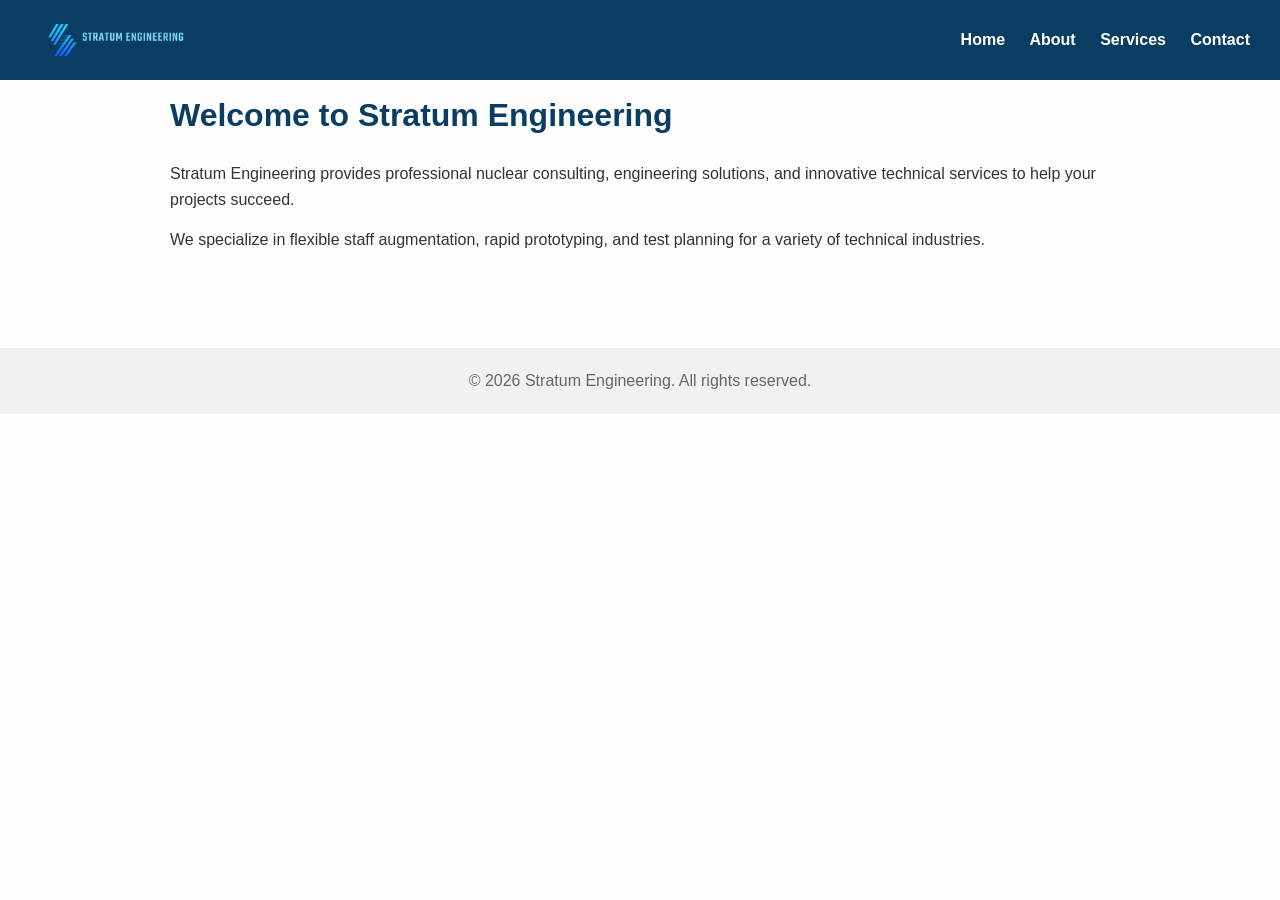
==== index.html @ 68b573bd "Add files via upload" ====
<!DOCTYPE html>
<html lang="en">

<head>
    <meta charset="UTF-8">
    <meta name="viewport" content="width=device-width, initial-scale=1.0">
    <title>Stratum Engineering</title>
    <link rel="stylesheet" href="css/style.css">
</head>

<body>
    <header>
        <img src="images/logo.png" alt="Stratum Engineering Logo">
        <nav>
            <a href="index.html">Home</a>
            <a href="about.html">About</a>
            <a href="services.html">Services</a>
            <a href="contact.html">Contact</a>
        </nav>
    </header>
    <main>
        <h1>Welcome to Stratum Engineering</h1>
        <p>Stratum Engineering provides professional nuclear consulting, engineering solutions, and innovative technical
            services to help your projects succeed.</p>
        <p>We specialize in flexible staff augmentation, rapid prototyping, and test planning for a variety of technical
            industries.</p>
    </main>
    <footer>
        &copy; 2026 Stratum Engineering. All rights reserved.
    </footer>
</body>

</html>
---- css/style.css ----
/* Basic reset */
* {
    margin: 0;
    padding: 0;
    box-sizing: border-box;
}

body {
    font-family: 'Helvetica Neue', Helvetica, Arial, sans-serif;
    line-height: 1.6;
    color: #333;
    background-color: #fefefe;
    padding-top: 60px;
    /* for fixed header */
}

header {
    position: fixed;
    top: 0;
    width: 100%;
    background: #0A3D62;
    color: white;
    padding: 15px 30px;
    display: flex;
    align-items: center;
    justify-content: space-between;
    z-index: 1000;
}

header img {
    height: 50px;
}

nav a {
    color: white;
    text-decoration: none;
    margin-left: 20px;
    font-weight: bold;
}

nav a:hover {
    text-decoration: underline;
}

main {
    max-width: 1000px;
    margin: 0 auto;
    padding: 30px;
}

h1,
h2 {
    margin-bottom: 20px;
    color: #0A3D62;
}

p {
    margin-bottom: 15px;
}

footer {
    text-align: center;
    padding: 20px;
    background: #f1f1f1;
    color: #666;
    margin-top: 50px;
}

.contact-info a {
    color: #0A3D62;
    text-decoration: none;
}

.contact-info a:hover {
    text-decoration: underline;
}
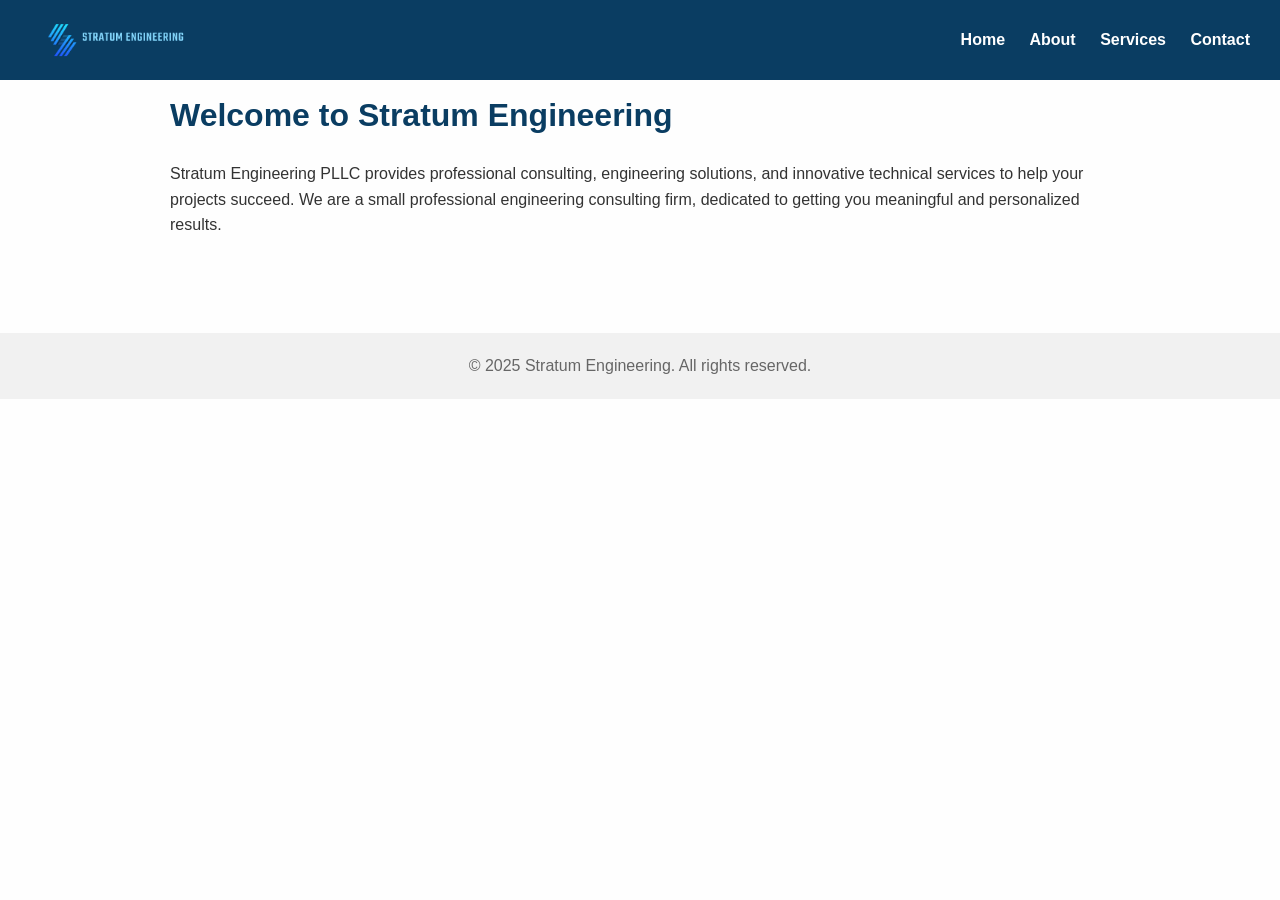
==== commit dd84182b: "Add files via upload" ====
--- a/index.html
+++ b/index.html
@@ -6,6 +6,7 @@
     <meta name="viewport" content="width=device-width, initial-scale=1.0">
     <title>Stratum Engineering</title>
     <link rel="stylesheet" href="css/style.css">
+    <link rel="icon" type="image/png" href="images/favicon.png">
 </head>
 
 <body>
@@ -20,13 +21,12 @@
     </header>
     <main>
         <h1>Welcome to Stratum Engineering</h1>
-        <p>Stratum Engineering provides professional nuclear consulting, engineering solutions, and innovative technical
-            services to help your projects succeed.</p>
-        <p>We specialize in flexible staff augmentation, rapid prototyping, and test planning for a variety of technical
-            industries.</p>
+        <p>Stratum Engineering PLLC provides professional consulting, engineering solutions, and innovative technical
+            services to help your projects succeed. We are a small professional engineering consulting firm, dedicated
+            to getting you meaningful and personalized results.</p>
     </main>
     <footer>
-        &copy; 2026 Stratum Engineering. All rights reserved.
+        &copy; 2025 Stratum Engineering. All rights reserved.
     </footer>
 </body>
 
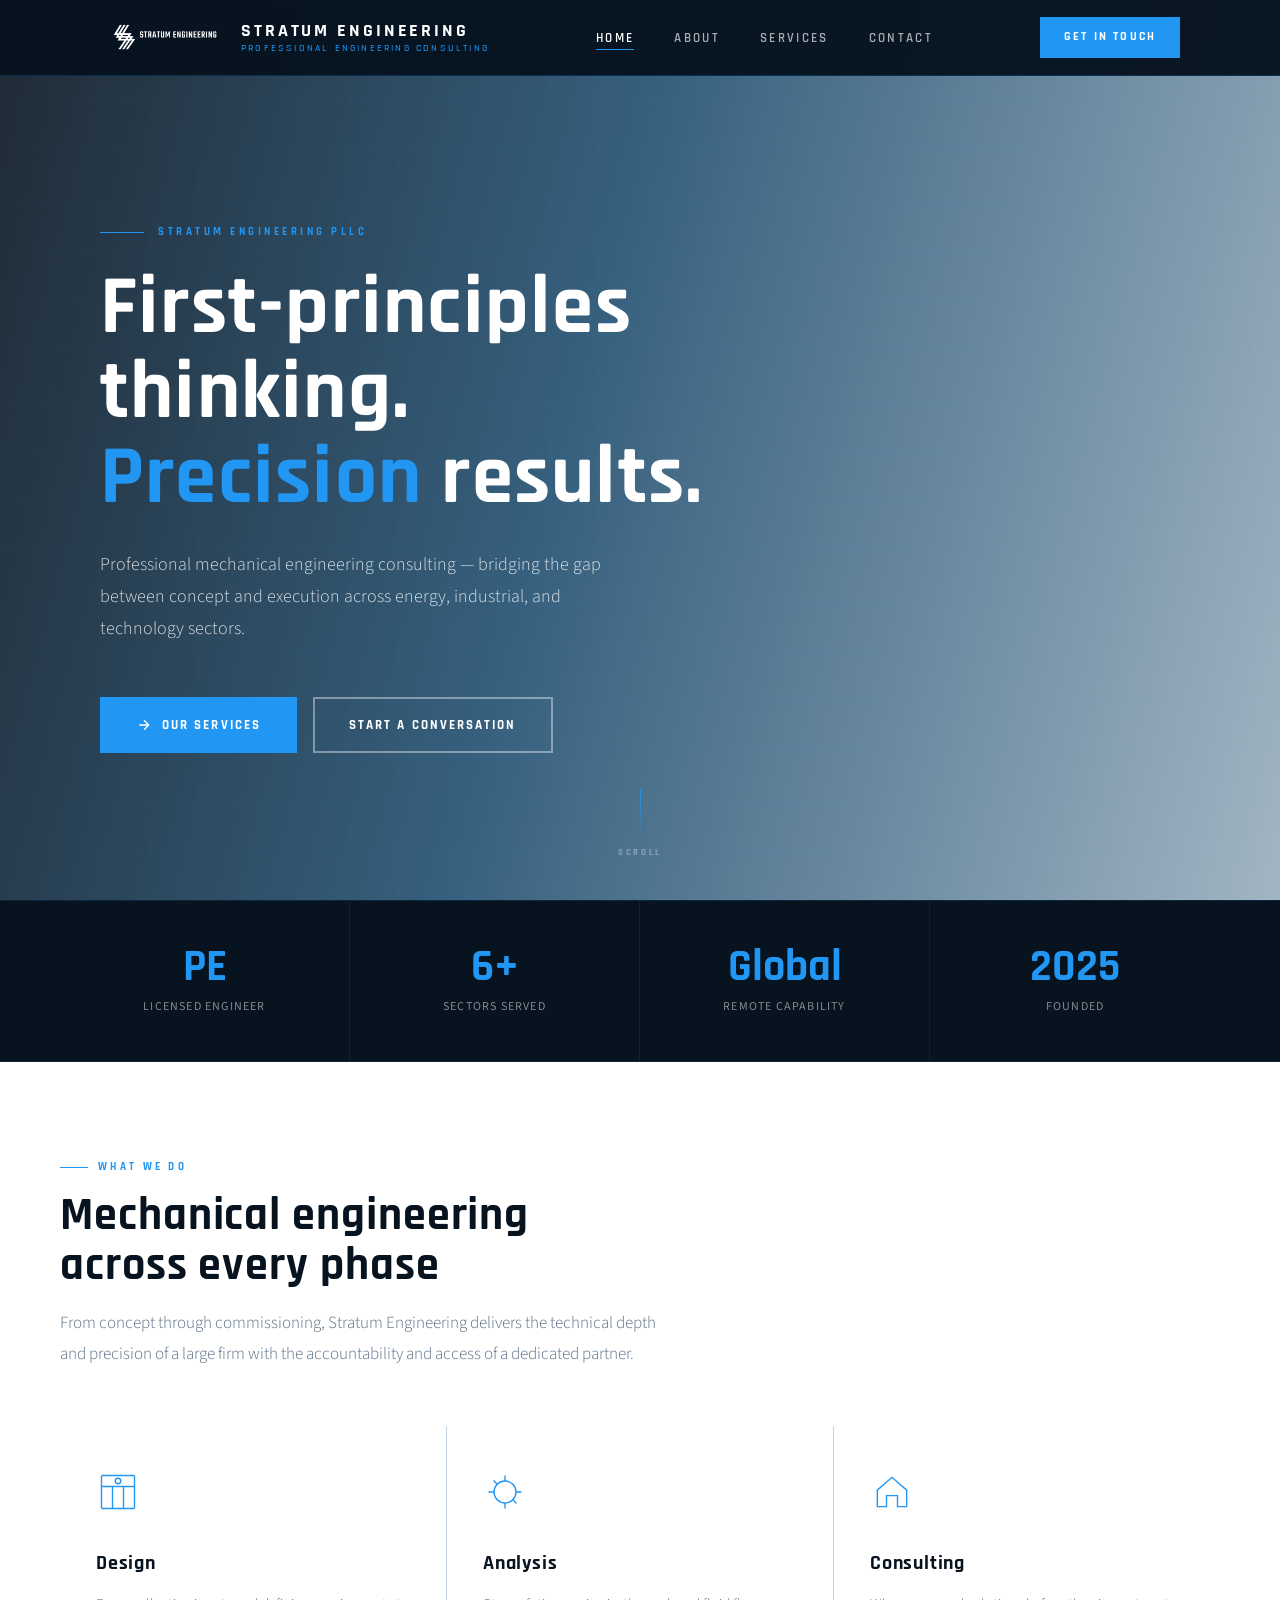
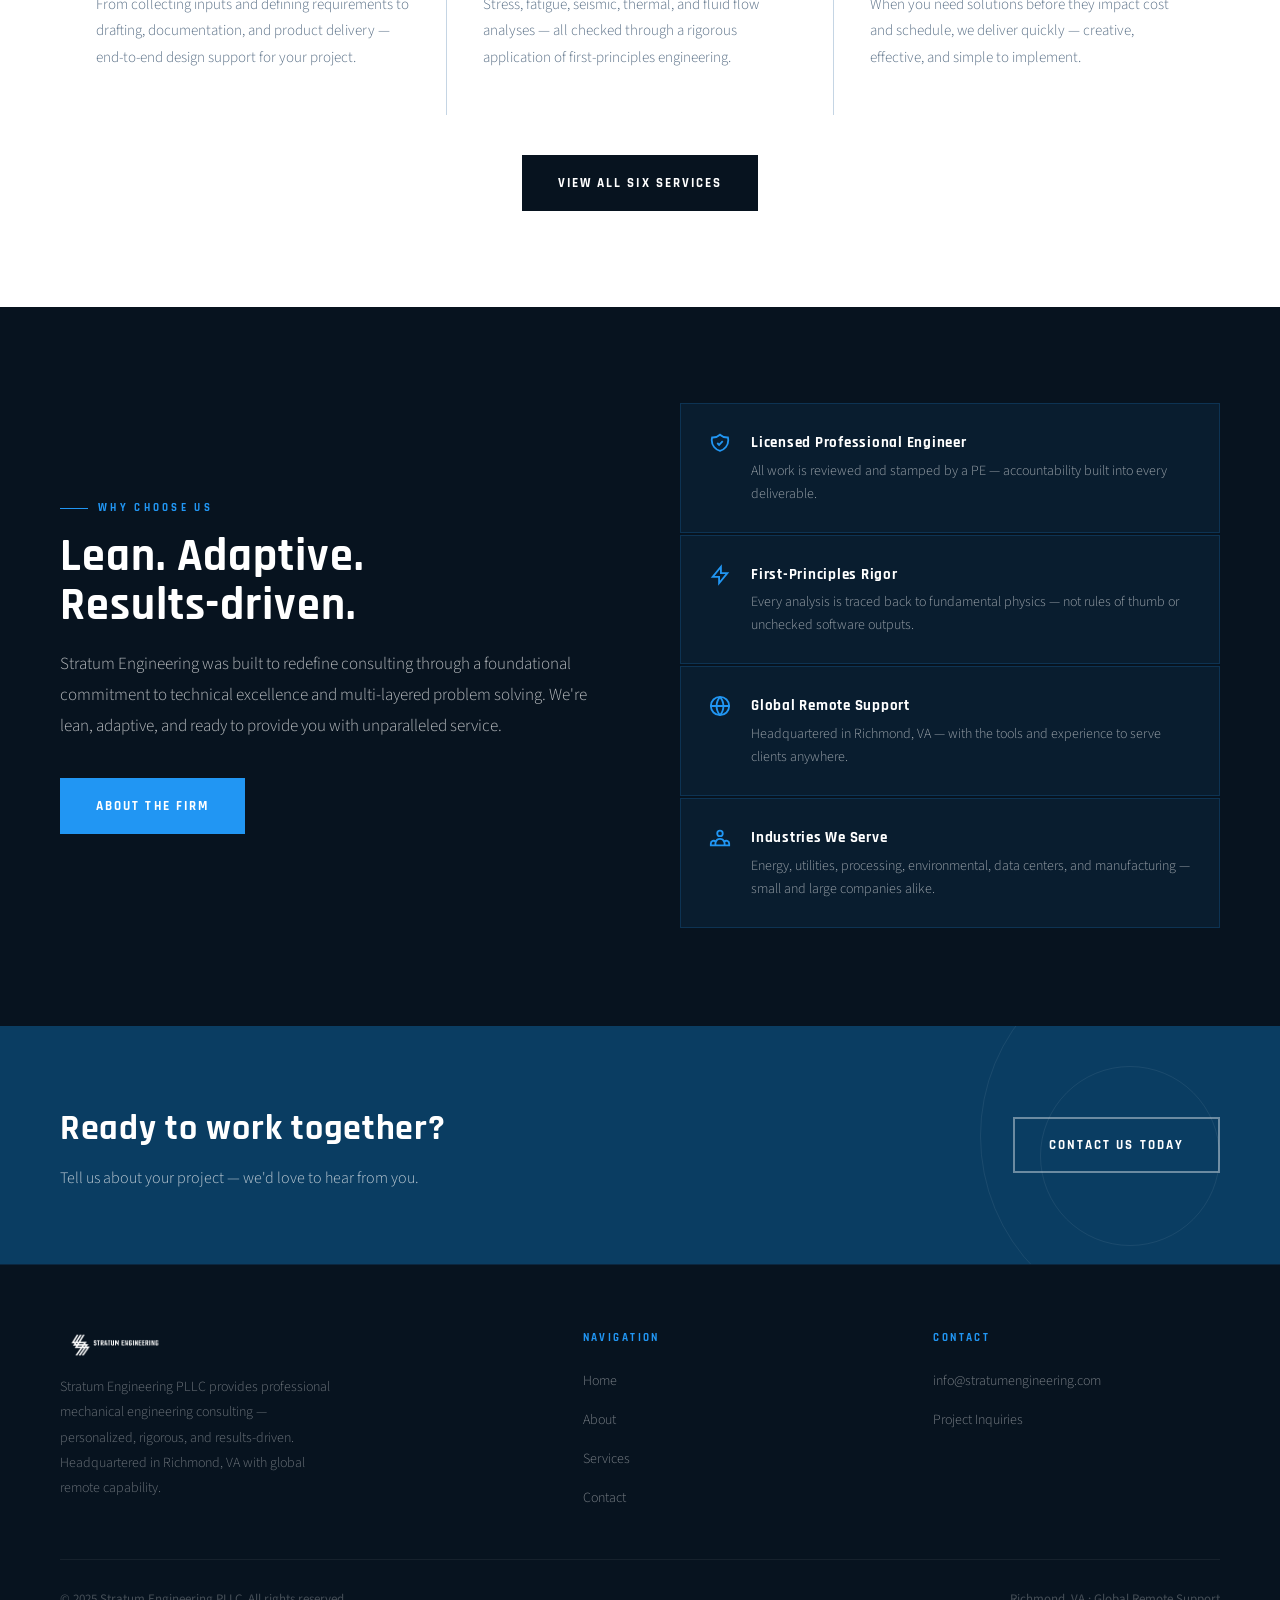
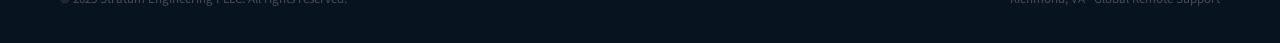
==== commit 11f3636f: "V2 release" ====
--- a/index.html
+++ b/index.html
@@ -1,33 +1,217 @@
-<!DOCTYPE html>
-<html lang="en">
-
-<head>
-    <meta charset="UTF-8">
-    <meta name="viewport" content="width=device-width, initial-scale=1.0">
-    <title>Stratum Engineering</title>
-    <link rel="stylesheet" href="css/style.css">
-    <link rel="icon" type="image/png" href="images/favicon.png">
-</head>
-
-<body>
-    <header>
-        <img src="images/logo.png" alt="Stratum Engineering Logo">
-        <nav>
-            <a href="index.html">Home</a>
-            <a href="about.html">About</a>
-            <a href="services.html">Services</a>
-            <a href="contact.html">Contact</a>
-        </nav>
-    </header>
-    <main>
-        <h1>Welcome to Stratum Engineering</h1>
-        <p>Stratum Engineering PLLC provides professional consulting, engineering solutions, and innovative technical
-            services to help your projects succeed. We are a small professional engineering consulting firm, dedicated
-            to getting you meaningful and personalized results.</p>
-    </main>
-    <footer>
-        &copy; 2025 Stratum Engineering. All rights reserved.
-    </footer>
-</body>
-
-</html>+<!DOCTYPE html>
+<html lang="en">
+<head>
+  <meta charset="UTF-8" />
+  <meta name="viewport" content="width=device-width, initial-scale=1.0" />
+  <title>Stratum Engineering — Mechanical Engineering Consulting</title>
+  <meta name="description" content="Stratum Engineering PLLC — Professional mechanical engineering consulting. First-principles thinking, precision results." />
+  <link rel="icon" type="image/png" href="images/favicon.png" />
+  <link rel="stylesheet" href="css/style.css" />
+</head>
+<body>
+
+  <!-- ── Nav ──────────────────────────────────────────────────── -->
+  <nav class="nav">
+    <div class="nav__inner">
+      <a href="index.html" class="nav__logo">
+        <img src="images/logo.png" alt="Stratum Engineering" class="nav__logo-img" />
+        <div class="nav__logo-wordmark">
+          Stratum Engineering
+          <span>Professional Engineering Consulting</span>
+        </div>
+      </a>
+      <ul class="nav__links">
+        <li><a href="index.html" class="active">Home</a></li>
+        <li><a href="about.html">About</a></li>
+        <li><a href="services.html">Services</a></li>
+        <li><a href="contact.html">Contact</a></li>
+      </ul>
+      <a href="contact.html" class="nav__cta">Get in Touch</a>
+    </div>
+  </nav>
+
+  <!-- ── Hero ─────────────────────────────────────────────────── -->
+  <section class="hero">
+    <div class="hero__bg"></div>
+    <div class="hero__overlay"></div>
+    <div class="hero__inner">
+      <p class="hero__eyebrow">Stratum Engineering PLLC</p>
+      <h1 class="hero__title">
+        First-principles<br>thinking.<br><em>Precision</em> results.
+      </h1>
+      <p class="hero__sub">
+        Professional mechanical engineering consulting — bridging the gap between
+        concept and execution across energy, industrial, and technology sectors.
+      </p>
+      <div class="hero__ctas">
+        <a href="services.html" class="btn btn--primary">
+          <svg width="16" height="16" viewBox="0 0 24 24" fill="none" stroke="currentColor" stroke-width="2"><path d="M5 12h14M12 5l7 7-7 7"/></svg>
+          Our Services
+        </a>
+        <a href="contact.html" class="btn btn--ghost">Start a Conversation</a>
+      </div>
+    </div>
+    <div class="hero__scroll">
+      <div class="hero__scroll-line"></div>
+      <div class="hero__scroll-label">Scroll</div>
+    </div>
+  </section>
+
+  <!-- ── Stats ─────────────────────────────────────────────────── -->
+  <div class="stats">
+    <div class="stats__inner">
+      <div class="stats__item">
+        <div class="stats__num">PE</div>
+        <div class="stats__label">Licensed Engineer</div>
+      </div>
+      <div class="stats__item">
+        <div class="stats__num">6+</div>
+        <div class="stats__label">Sectors Served</div>
+      </div>
+      <div class="stats__item">
+        <div class="stats__num">Global</div>
+        <div class="stats__label">Remote Capability</div>
+      </div>
+      <div class="stats__item">
+        <div class="stats__num">2025</div>
+        <div class="stats__label">Founded</div>
+      </div>
+    </div>
+  </div>
+
+  <!-- ── What We Do ────────────────────────────────────────────── -->
+  <section class="section" style="background:#fff;">
+    <div class="section__inner">
+      <p class="section-label">What We Do</p>
+      <h2 class="section-title">Mechanical engineering<br>across every phase</h2>
+      <p class="section-body" style="margin-bottom:56px;">
+        From concept through commissioning, Stratum Engineering delivers the technical
+        depth and precision of a large firm with the accountability and access of a
+        dedicated partner.
+      </p>
+      <div class="cards cards--3">
+        <div class="card">
+          <svg class="card__icon" viewBox="0 0 48 48" fill="none" stroke="currentColor" stroke-width="1.5">
+            <rect x="6" y="6" width="36" height="36" rx="1"/>
+            <path d="M6 18h36M18 18v24M30 18v24"/>
+            <circle cx="24" cy="12" r="3"/>
+          </svg>
+          <div class="card__title">Design</div>
+          <div class="card__body">From collecting inputs and defining requirements to drafting, documentation, and product delivery — end-to-end design support for your project.</div>
+        </div>
+        <div class="card">
+          <svg class="card__icon" viewBox="0 0 48 48" fill="none" stroke="currentColor" stroke-width="1.5">
+            <circle cx="24" cy="24" r="12"/>
+            <path d="M24 6v6M24 36v6M6 24h6M36 24h6"/>
+            <path d="M11.5 11.5l4.2 4.2M32.3 32.3l4.2 4.2"/>
+          </svg>
+          <div class="card__title">Analysis</div>
+          <div class="card__body">Stress, fatigue, seismic, thermal, and fluid flow analyses — all checked through a rigorous application of first-principles engineering.</div>
+        </div>
+        <div class="card">
+          <svg class="card__icon" viewBox="0 0 48 48" fill="none" stroke="currentColor" stroke-width="1.5">
+            <path d="M8 40V22l16-14 16 14v18H30V28H18v12z"/>
+          </svg>
+          <div class="card__title">Consulting</div>
+          <div class="card__body">When you need solutions before they impact cost and schedule, we deliver quickly — creative, effective, and simple to implement.</div>
+        </div>
+      </div>
+      <div style="margin-top:40px;text-align:center;">
+        <a href="services.html" class="btn btn--dark">View All Six Services</a>
+      </div>
+    </div>
+  </section>
+
+  <!-- ── Why Stratum ────────────────────────────────────────────── -->
+  <section class="section" style="background:var(--navy);">
+    <div class="section__inner">
+      <div style="display:grid;grid-template-columns:1fr 1fr;gap:80px;align-items:center;">
+        <div>
+          <p class="section-label">Why Choose Us</p>
+          <h2 class="section-title section-title--light">Lean. Adaptive.<br>Results-driven.</h2>
+          <p class="section-body section-body--light" style="margin-bottom:36px;">
+            Stratum Engineering was built to redefine consulting through a foundational
+            commitment to technical excellence and multi-layered problem solving.
+            We're lean, adaptive, and ready to provide you with unparalleled service.
+          </p>
+          <a href="about.html" class="btn btn--primary">About the Firm</a>
+        </div>
+        <div>
+          <div class="feature-row">
+            <svg class="feature-row__icon" width="22" height="22" viewBox="0 0 24 24" fill="none" stroke="currentColor" stroke-width="2"><path d="M9 12l2 2 4-4m5.618-4.016A11.955 11.955 0 0112 2.944a11.955 11.955 0 01-8.618 3.04A12.02 12.02 0 003 9c0 5.591 3.824 10.29 9 11.622 5.176-1.332 9-6.03 9-11.622 0-1.042-.133-2.052-.382-3.016z"/></svg>
+            <div>
+              <div class="feature-row__title">Licensed Professional Engineer</div>
+              <div class="feature-row__body">All work is reviewed and stamped by a PE — accountability built into every deliverable.</div>
+            </div>
+          </div>
+          <div class="feature-row">
+            <svg class="feature-row__icon" width="22" height="22" viewBox="0 0 24 24" fill="none" stroke="currentColor" stroke-width="2"><path d="M13 10V3L4 14h7v7l9-11h-7z"/></svg>
+            <div>
+              <div class="feature-row__title">First-Principles Rigor</div>
+              <div class="feature-row__body">Every analysis is traced back to fundamental physics — not rules of thumb or unchecked software outputs.</div>
+            </div>
+          </div>
+          <div class="feature-row">
+            <svg class="feature-row__icon" width="22" height="22" viewBox="0 0 24 24" fill="none" stroke="currentColor" stroke-width="2"><circle cx="12" cy="12" r="10"/><path d="M2 12h20M12 2a15.3 15.3 0 010 20M12 2a15.3 15.3 0 000 20"/></svg>
+            <div>
+              <div class="feature-row__title">Global Remote Support</div>
+              <div class="feature-row__body">Headquartered in Richmond, VA — with the tools and experience to serve clients anywhere.</div>
+            </div>
+          </div>
+          <div class="feature-row">
+            <svg class="feature-row__icon" width="22" height="22" viewBox="0 0 24 24" fill="none" stroke="currentColor" stroke-width="2"><path d="M17 20h5v-2a3 3 0 00-5.356-1.857M17 20H7m10 0v-2c0-.656-.126-1.283-.356-1.857M7 20H2v-2a3 3 0 015.356-1.857M7 20v-2c0-.656.126-1.283.356-1.857m0 0a5.002 5.002 0 019.288 0M15 7a3 3 0 11-6 0 3 3 0 016 0z"/></svg>
+            <div>
+              <div class="feature-row__title">Industries We Serve</div>
+              <div class="feature-row__body">Energy, utilities, processing, environmental, data centers, and manufacturing — small and large companies alike.</div>
+            </div>
+          </div>
+        </div>
+      </div>
+    </div>
+  </section>
+
+  <!-- ── CTA Band ───────────────────────────────────────────────── -->
+  <div class="cta-band">
+    <div class="cta-band__inner">
+      <div>
+        <div class="cta-band__title">Ready to work together?</div>
+        <div class="cta-band__sub">Tell us about your project — we'd love to hear from you.</div>
+      </div>
+      <a href="contact.html" class="btn btn--ghost">Contact Us Today</a>
+    </div>
+  </div>
+
+  <!-- ── Footer ─────────────────────────────────────────────────── -->
+  <footer class="footer">
+    <div class="footer__inner">
+      <div class="footer__grid">
+        <div>
+          <img src="images/logo.png" alt="Stratum Engineering" class="footer__logo-img" />
+          <div class="footer__desc">Stratum Engineering PLLC provides professional mechanical engineering consulting — personalized, rigorous, and results-driven. Headquartered in Richmond, VA with global remote capability.</div>
+        </div>
+        <div>
+          <div class="footer__heading">Navigation</div>
+          <ul class="footer__links">
+            <li><a href="index.html">Home</a></li>
+            <li><a href="about.html">About</a></li>
+            <li><a href="services.html">Services</a></li>
+            <li><a href="contact.html">Contact</a></li>
+          </ul>
+        </div>
+        <div>
+          <div class="footer__heading">Contact</div>
+          <ul class="footer__links">
+            <li><a href="mailto:info@stratumengineering.com">info@stratumengineering.com</a></li>
+            <li><a href="contact.html">Project Inquiries</a></li>
+          </ul>
+        </div>
+      </div>
+      <div class="footer__bottom">
+        <span>© 2025 Stratum Engineering PLLC. All rights reserved.</span>
+        <span>Richmond, VA · Global Remote Support</span>
+      </div>
+    </div>
+  </footer>
+
+</body>
+</html>
--- a/css/style.css
+++ b/css/style.css
@@ -1,76 +1,423 @@
-/* Basic reset */
-* {
-    margin: 0;
-    padding: 0;
-    box-sizing: border-box;
-}
-
-body {
-    font-family: 'Helvetica Neue', Helvetica, Arial, sans-serif;
-    line-height: 1.6;
-    color: #333;
-    background-color: #fefefe;
-    padding-top: 60px;
-    /* for fixed header */
-}
-
-header {
-    position: fixed;
-    top: 0;
-    width: 100%;
-    background: #0A3D62;
-    color: white;
-    padding: 15px 30px;
-    display: flex;
-    align-items: center;
-    justify-content: space-between;
-    z-index: 1000;
-}
-
-header img {
-    height: 50px;
-}
-
-nav a {
-    color: white;
-    text-decoration: none;
-    margin-left: 20px;
-    font-weight: bold;
-}
-
-nav a:hover {
-    text-decoration: underline;
-}
-
-main {
-    max-width: 1000px;
-    margin: 0 auto;
-    padding: 30px;
-}
-
-h1,
-h2 {
-    margin-bottom: 20px;
-    color: #0A3D62;
-}
-
-p {
-    margin-bottom: 15px;
-}
-
-footer {
-    text-align: center;
-    padding: 20px;
-    background: #f1f1f1;
-    color: #666;
-    margin-top: 50px;
-}
-
-.contact-info a {
-    color: #0A3D62;
-    text-decoration: none;
-}
-
-.contact-info a:hover {
-    text-decoration: underline;
-}+@import url('https://fonts.googleapis.com/css2?family=Rajdhani:wght@400;500;600;700&family=Source+Sans+3:ital,wght@0,300;0,400;0,600;1,300&display=swap');
+
+/* ─── Variables ─────────────────────────────────────────────── */
+:root {
+  --navy:      #07131f;
+  --blue:      #0a3d62;
+  --sky:       #2196f3;
+  --ice:       #e8f4fd;
+  --steel:     #5a7087;
+  --silver:    #c5d5e4;
+  --offwhite:  #f4f7fb;
+  --white:     #ffffff;
+
+  --heading: 'Rajdhani', sans-serif;
+  --body:    'Source Sans 3', sans-serif;
+
+  --max-w: 1160px;
+  --nav-h: 76px;
+}
+
+/* ─── Reset ──────────────────────────────────────────────────── */
+*, *::before, *::after { box-sizing: border-box; margin: 0; padding: 0; }
+html { scroll-behavior: smooth; }
+body {
+  font-family: var(--body);
+  font-size: 17px;
+  line-height: 1.7;
+  color: var(--navy);
+  background: var(--white);
+  -webkit-font-smoothing: antialiased;
+}
+img { display: block; max-width: 100%; }
+a { color: inherit; text-decoration: none; }
+
+/* ─── NAV ────────────────────────────────────────────────────── */
+.nav {
+  position: fixed;
+  top: 0; left: 0; right: 0;
+  height: var(--nav-h);
+  background: rgba(7, 19, 31, 0.97);
+  backdrop-filter: blur(12px);
+  border-bottom: 1px solid rgba(33, 150, 243, 0.2);
+  display: flex;
+  align-items: center;
+  z-index: 200;
+}
+.nav__inner {
+  max-width: var(--max-w);
+  margin: 0 auto;
+  padding: 0 40px;
+  width: 100%;
+  display: flex;
+  align-items: center;
+  justify-content: space-between;
+}
+.nav__logo {
+  display: flex;
+  align-items: center;
+  gap: 14px;
+  text-decoration: none;
+}
+.nav__logo-img {
+  height: 38px;
+  width: auto;
+  display: block;
+  filter: brightness(0) invert(1);
+}
+.nav__logo-wordmark {
+  font-family: var(--heading);
+  font-size: 18px;
+  font-weight: 700;
+  letter-spacing: 0.16em;
+  text-transform: uppercase;
+  color: #fff;
+  line-height: 1;
+}
+.nav__logo-wordmark span {
+  display: block;
+  font-size: 10px;
+  font-weight: 500;
+  letter-spacing: 0.22em;
+  color: var(--sky);
+  margin-top: 3px;
+}
+.nav__links {
+  display: flex;
+  align-items: center;
+  gap: 40px;
+  list-style: none;
+}
+.nav__links a {
+  font-family: var(--heading);
+  font-size: 13px;
+  font-weight: 600;
+  letter-spacing: 0.18em;
+  text-transform: uppercase;
+  color: rgba(255,255,255,0.65);
+  transition: color 0.2s;
+  position: relative;
+  padding-bottom: 4px;
+}
+.nav__links a::after {
+  content: '';
+  position: absolute;
+  bottom: 0; left: 0;
+  height: 1px;
+  width: 0;
+  background: var(--sky);
+  transition: width 0.25s ease;
+}
+.nav__links a:hover,
+.nav__links a.active { color: #fff; }
+.nav__links a:hover::after,
+.nav__links a.active::after { width: 100%; }
+.nav__cta {
+  font-family: var(--heading);
+  font-size: 12px;
+  font-weight: 700;
+  letter-spacing: 0.18em;
+  text-transform: uppercase;
+  padding: 10px 24px;
+  background: var(--sky);
+  color: #fff;
+  transition: background 0.2s, transform 0.15s;
+  display: inline-block;
+}
+.nav__cta:hover { background: #1976d2; transform: translateY(-1px); }
+
+/* ─── HERO ───────────────────────────────────────────────────── */
+.hero {
+  position: relative;
+  min-height: 100vh;
+  display: flex;
+  align-items: center;
+  overflow: hidden;
+  padding-top: var(--nav-h);
+}
+.hero__bg {
+  position: absolute;
+  inset: 0;
+  background: url('images/landing-image.jpg') center/cover no-repeat;
+  transform: scale(1.04);
+  animation: heroZoom 14s ease-out forwards;
+}
+@keyframes heroZoom {
+  from { transform: scale(1.04); }
+  to   { transform: scale(1.0); }
+}
+.hero__overlay {
+  position: absolute;
+  inset: 0;
+  background: linear-gradient(
+    105deg,
+    rgba(7,19,31,0.90) 0%,
+    rgba(10,61,98,0.82) 45%,
+    rgba(10,61,98,0.58) 75%,
+    rgba(10,61,98,0.38) 100%
+  );
+}
+.hero__overlay::after {
+  content: '';
+  position: absolute;
+  inset: 0;
+  background-image:
+    repeating-linear-gradient(0deg, transparent, transparent 49px, rgba(33,150,243,0.055) 50px),
+    repeating-linear-gradient(90deg, transparent, transparent 49px, rgba(33,150,243,0.055) 50px);
+}
+.hero__inner {
+  position: relative;
+  z-index: 2;
+  max-width: var(--max-w);
+  margin: 0 auto;
+  padding: 0 40px;
+  width: 100%;
+}
+.hero__eyebrow {
+  font-family: var(--heading);
+  font-size: 11px;
+  font-weight: 700;
+  letter-spacing: 0.32em;
+  text-transform: uppercase;
+  color: var(--sky);
+  display: flex;
+  align-items: center;
+  gap: 14px;
+  margin-bottom: 24px;
+  opacity: 0;
+  animation: fadeUp 0.7s 0.3s forwards;
+}
+.hero__eyebrow::before {
+  content: '';
+  display: block;
+  width: 44px;
+  height: 1px;
+  background: var(--sky);
+}
+.hero__title {
+  font-family: var(--heading);
+  font-size: clamp(44px, 6.5vw, 86px);
+  font-weight: 700;
+  line-height: 1.02;
+  color: #fff;
+  letter-spacing: 0.015em;
+  max-width: 700px;
+  margin-bottom: 28px;
+  opacity: 0;
+  animation: fadeUp 0.7s 0.5s forwards;
+}
+.hero__title em { font-style: normal; color: var(--sky); }
+.hero__sub {
+  font-size: 18px;
+  font-weight: 300;
+  color: rgba(255,255,255,0.82);
+  max-width: 520px;
+  line-height: 1.78;
+  margin-bottom: 52px;
+  opacity: 0;
+  animation: fadeUp 0.7s 0.7s forwards;
+}
+.hero__ctas {
+  display: flex;
+  gap: 16px;
+  flex-wrap: wrap;
+  opacity: 0;
+  animation: fadeUp 0.7s 0.9s forwards;
+}
+.hero__scroll {
+  position: absolute;
+  bottom: 40px;
+  left: 50%;
+  transform: translateX(-50%);
+  z-index: 2;
+  display: flex;
+  flex-direction: column;
+  align-items: center;
+  gap: 8px;
+  opacity: 0;
+  animation: fadeIn 1s 2s forwards;
+}
+.hero__scroll-line {
+  width: 1px;
+  height: 48px;
+  background: linear-gradient(to bottom, var(--sky), transparent);
+  animation: scrollPulse 2s ease-in-out infinite;
+}
+@keyframes scrollPulse {
+  0%, 100% { opacity: 0.4; }
+  50% { opacity: 1; }
+}
+.hero__scroll-label {
+  font-family: var(--heading);
+  font-size: 9px;
+  font-weight: 700;
+  letter-spacing: 0.3em;
+  text-transform: uppercase;
+  color: rgba(255,255,255,0.35);
+}
+
+/* ─── Buttons ────────────────────────────────────────────────── */
+.btn {
+  display: inline-flex;
+  align-items: center;
+  gap: 10px;
+  font-family: var(--heading);
+  font-size: 13px;
+  font-weight: 700;
+  letter-spacing: 0.16em;
+  text-transform: uppercase;
+  padding: 15px 34px;
+  border: 2px solid transparent;
+  cursor: pointer;
+  transition: all 0.22s;
+}
+.btn--primary { background: var(--sky); color: #fff; border-color: var(--sky); }
+.btn--primary:hover { background: #1976d2; border-color: #1976d2; transform: translateY(-2px); box-shadow: 0 8px 28px rgba(33,150,243,0.32); }
+.btn--ghost { background: transparent; color: #fff; border-color: rgba(255,255,255,0.4); }
+.btn--ghost:hover { border-color: #fff; background: rgba(255,255,255,0.09); transform: translateY(-2px); }
+.btn--outline { background: transparent; color: var(--blue); border-color: var(--blue); }
+.btn--outline:hover { background: var(--blue); color: #fff; transform: translateY(-2px); }
+.btn--dark { background: var(--navy); color: #fff; border-color: var(--navy); }
+.btn--dark:hover { background: var(--blue); border-color: var(--blue); transform: translateY(-2px); }
+
+/* ─── Stats bar ──────────────────────────────────────────────── */
+.stats { background: var(--navy); padding: 0 40px; border-top: 1px solid rgba(33,150,243,0.15); border-bottom: 1px solid rgba(33,150,243,0.15); }
+.stats__inner { max-width: var(--max-w); margin: 0 auto; display: grid; grid-template-columns: repeat(4, 1fr); }
+.stats__item { padding: 44px 20px; border-right: 1px solid rgba(33,150,243,0.12); text-align: center; }
+.stats__item:last-child { border-right: none; }
+.stats__num { font-family: var(--heading); font-size: 44px; font-weight: 700; color: var(--sky); line-height: 1; margin-bottom: 8px; }
+.stats__label { font-size: 12px; font-weight: 400; letter-spacing: 0.1em; color: rgba(255,255,255,0.5); text-transform: uppercase; }
+
+/* ─── Sections ───────────────────────────────────────────────── */
+.section { padding: 96px 40px; }
+.section__inner { max-width: var(--max-w); margin: 0 auto; }
+.section-label {
+  font-family: var(--heading); font-size: 11px; font-weight: 700;
+  letter-spacing: 0.3em; text-transform: uppercase; color: var(--sky);
+  display: flex; align-items: center; gap: 10px; margin-bottom: 14px;
+}
+.section-label::before { content: ''; display: block; width: 28px; height: 1px; background: var(--sky); }
+.section-title { font-family: var(--heading); font-size: clamp(28px, 4vw, 46px); font-weight: 700; letter-spacing: 0.02em; line-height: 1.08; color: var(--navy); margin-bottom: 18px; }
+.section-title--light { color: #fff; }
+.section-body { font-size: 17px; font-weight: 300; color: var(--steel); max-width: 600px; line-height: 1.82; }
+.section-body--light { color: rgba(255,255,255,0.7); }
+
+/* ─── Cards ──────────────────────────────────────────────────── */
+.cards { display: grid; gap: 1px; background: var(--silver); }
+.cards--3 { grid-template-columns: repeat(3, 1fr); }
+.cards--2 { grid-template-columns: repeat(2, 1fr); }
+.card { background: #fff; padding: 44px 36px; position: relative; overflow: hidden; transition: background 0.25s; }
+.card::before { content: ''; position: absolute; top: 0; left: 0; width: 3px; height: 0; background: var(--sky); transition: height 0.35s; }
+.card:hover { background: var(--ice); }
+.card:hover::before { height: 100%; }
+.card__icon { width: 44px; height: 44px; margin-bottom: 22px; color: var(--sky); }
+.card__title { font-family: var(--heading); font-size: 20px; font-weight: 700; letter-spacing: 0.04em; color: var(--navy); margin-bottom: 12px; }
+.card__body { font-size: 15px; font-weight: 300; color: var(--steel); line-height: 1.75; }
+
+/* ─── CTA Band ───────────────────────────────────────────────── */
+.cta-band { background: var(--blue); padding: 72px 40px; position: relative; overflow: hidden; }
+.cta-band::before { content: ''; position: absolute; right: -80px; top: -80px; width: 380px; height: 380px; border: 1px solid rgba(255,255,255,0.07); border-radius: 50%; }
+.cta-band::after { content: ''; position: absolute; right: 60px; top: 40px; width: 180px; height: 180px; border: 1px solid rgba(255,255,255,0.07); border-radius: 50%; }
+.cta-band__inner { max-width: var(--max-w); margin: 0 auto; position: relative; z-index: 1; display: flex; align-items: center; justify-content: space-between; gap: 40px; flex-wrap: wrap; }
+.cta-band__title { font-family: var(--heading); font-size: clamp(22px, 3vw, 36px); font-weight: 700; color: #fff; letter-spacing: 0.02em; margin-bottom: 6px; }
+.cta-band__sub { font-size: 16px; font-weight: 300; color: rgba(255,255,255,0.72); }
+
+/* ─── Feature rows (dark bg) ─────────────────────────────────── */
+.feature-row { display: flex; gap: 20px; align-items: flex-start; padding: 26px 28px; background: rgba(33,150,243,0.07); border: 1px solid rgba(33,150,243,0.18); margin-bottom: 2px; transition: background 0.2s; }
+.feature-row:hover { background: rgba(33,150,243,0.13); }
+.feature-row__icon { flex-shrink: 0; color: var(--sky); margin-top: 2px; }
+.feature-row__title { font-family: var(--heading); font-size: 15px; font-weight: 700; letter-spacing: 0.05em; color: #fff; margin-bottom: 4px; }
+.feature-row__body { font-size: 14px; font-weight: 300; color: rgba(255,255,255,0.58); line-height: 1.65; }
+
+/* ─── Page Header ────────────────────────────────────────────── */
+.page-header {
+  padding: calc(var(--nav-h) + 80px) 40px 80px;
+  background: linear-gradient(105deg, rgba(7,19,31,0.90) 0%, rgba(10,61,98,0.82) 55%, rgba(10,61,98,0.60) 100%), url('images/landing-image.jpg') center/cover no-repeat;
+  position: relative; overflow: hidden;
+}
+.page-header::before {
+  content: ''; position: absolute; inset: 0;
+  background-image: repeating-linear-gradient(0deg, transparent, transparent 39px, rgba(33,150,243,0.05) 40px), repeating-linear-gradient(90deg, transparent, transparent 39px, rgba(33,150,243,0.05) 40px);
+}
+.page-header__inner { max-width: var(--max-w); margin: 0 auto; position: relative; z-index: 1; }
+.page-header__eyebrow { font-family: var(--heading); font-size: 11px; font-weight: 700; letter-spacing: 0.3em; text-transform: uppercase; color: var(--sky); display: flex; align-items: center; gap: 10px; margin-bottom: 14px; }
+.page-header__eyebrow::before { content: ''; display: block; width: 28px; height: 1px; background: var(--sky); }
+.page-header__title { font-family: var(--heading); font-size: clamp(36px, 5.5vw, 64px); font-weight: 700; letter-spacing: 0.02em; color: #fff; line-height: 1.05; }
+
+/* ─── About ──────────────────────────────────────────────────── */
+.about-grid { display: grid; grid-template-columns: 1fr 1fr; gap: 80px; align-items: start; }
+.value-list { border: 1px solid var(--silver); }
+.value-item { padding: 22px 26px; border-bottom: 1px solid var(--silver); display: flex; gap: 16px; align-items: flex-start; transition: background 0.2s; }
+.value-item:last-child { border-bottom: none; }
+.value-item:hover { background: var(--ice); }
+.value-item__icon { flex-shrink: 0; width: 32px; height: 32px; background: var(--ice); border: 1px solid var(--silver); display: grid; place-items: center; color: var(--sky); }
+.value-item__title { font-family: var(--heading); font-size: 16px; font-weight: 700; letter-spacing: 0.04em; color: var(--navy); margin-bottom: 3px; }
+.value-item__body { font-size: 14px; font-weight: 300; color: var(--steel); line-height: 1.65; }
+.leadership-card { display: flex; gap: 48px; align-items: flex-start; padding: 52px 52px; background: #fff; border: 1px solid var(--silver); box-shadow: 0 4px 40px rgba(10,61,98,0.07); }
+.leadership-card__photo { flex-shrink: 0; width: 190px; height: 190px; object-fit: cover; object-position: center top; border: 3px solid var(--sky); }
+.leadership-card__name { font-family: var(--heading); font-size: 26px; font-weight: 700; letter-spacing: 0.04em; color: var(--navy); margin-bottom: 4px; }
+.leadership-card__role { font-family: var(--heading); font-size: 11px; font-weight: 600; letter-spacing: 0.22em; text-transform: uppercase; color: var(--sky); margin-bottom: 22px; }
+.leadership-card__bio { font-size: 16px; font-weight: 300; color: var(--steel); line-height: 1.82; }
+
+/* ─── Services ───────────────────────────────────────────────── */
+.service-block { display: grid; grid-template-columns: 280px 1fr; border: 1px solid var(--silver); margin-bottom: 2px; transition: box-shadow 0.25s; background: #fff; }
+.service-block:hover { box-shadow: 0 4px 36px rgba(10,61,98,0.1); }
+.service-block__accent { background: var(--blue); display: flex; align-items: center; justify-content: center; padding: 40px; min-height: 200px; }
+.service-block--flip .service-block__accent { background: var(--navy); }
+.service-block__content { padding: 40px 44px; display: flex; flex-direction: column; justify-content: center; }
+.service-block__num { font-family: var(--heading); font-size: 11px; font-weight: 700; letter-spacing: 0.26em; text-transform: uppercase; color: var(--sky); margin-bottom: 10px; }
+.service-block__title { font-family: var(--heading); font-size: 23px; font-weight: 700; letter-spacing: 0.03em; color: var(--navy); margin-bottom: 12px; }
+.service-block__body { font-size: 15px; font-weight: 300; color: var(--steel); line-height: 1.82; }
+.service-block--flip { direction: rtl; }
+.service-block--flip > * { direction: ltr; }
+.svc-icon { width: 72px; height: 72px; border: 1px solid rgba(33,150,243,0.35); border-radius: 50%; display: flex; align-items: center; justify-content: center; color: var(--sky); }
+
+/* ─── Contact ────────────────────────────────────────────────── */
+.contact-layout { display: grid; grid-template-columns: 1fr 1.6fr; gap: 80px; align-items: start; }
+.contact-info-item { display: flex; gap: 16px; align-items: flex-start; margin-bottom: 28px; }
+.contact-info-item__icon { flex-shrink: 0; width: 42px; height: 42px; border: 1px solid var(--silver); background: var(--ice); display: grid; place-items: center; color: var(--sky); }
+.contact-info-item__label { font-family: var(--heading); font-size: 10px; font-weight: 700; letter-spacing: 0.22em; text-transform: uppercase; color: var(--sky); margin-bottom: 4px; }
+.contact-info-item__value { font-size: 16px; font-weight: 300; color: var(--navy); line-height: 1.6; }
+
+/* ─── Form ───────────────────────────────────────────────────── */
+.form { display: flex; flex-direction: column; gap: 20px; }
+.form-row { display: grid; grid-template-columns: 1fr 1fr; gap: 20px; }
+.form-group { display: flex; flex-direction: column; gap: 7px; }
+.form-group label { font-family: var(--heading); font-size: 11px; font-weight: 700; letter-spacing: 0.18em; text-transform: uppercase; color: var(--navy); }
+.form-group input, .form-group select, .form-group textarea { font-family: var(--body); font-size: 16px; font-weight: 300; padding: 13px 16px; border: 1px solid var(--silver); background: var(--offwhite); color: var(--navy); outline: none; transition: border-color 0.2s, box-shadow 0.2s, background 0.2s; -webkit-appearance: none; border-radius: 0; }
+.form-group input:focus, .form-group select:focus, .form-group textarea:focus { border-color: var(--sky); background: #fff; box-shadow: 0 0 0 3px rgba(33,150,243,0.12); }
+.form-group textarea { resize: vertical; min-height: 130px; }
+
+/* ─── Footer ─────────────────────────────────────────────────── */
+.footer { background: var(--navy); padding: 64px 40px 32px; border-top: 1px solid rgba(33,150,243,0.15); }
+.footer__inner { max-width: var(--max-w); margin: 0 auto; }
+.footer__grid { display: grid; grid-template-columns: 1.6fr 1fr 1fr; gap: 64px; padding-bottom: 48px; border-bottom: 1px solid rgba(255,255,255,0.06); margin-bottom: 28px; }
+.footer__logo-img { height: 32px; width: auto; filter: brightness(0) invert(1); margin-bottom: 14px; }
+.footer__desc { font-size: 14px; font-weight: 300; color: rgba(255,255,255,0.4); line-height: 1.8; max-width: 280px; }
+.footer__heading { font-family: var(--heading); font-size: 11px; font-weight: 700; letter-spacing: 0.22em; text-transform: uppercase; color: var(--sky); margin-bottom: 18px; }
+.footer__links { list-style: none; display: flex; flex-direction: column; gap: 10px; }
+.footer__links a { font-size: 14px; font-weight: 300; color: rgba(255,255,255,0.45); transition: color 0.2s; }
+.footer__links a:hover { color: #fff; }
+.footer__bottom { display: flex; align-items: center; justify-content: space-between; font-size: 13px; color: rgba(255,255,255,0.25); }
+
+/* ─── Animations ─────────────────────────────────────────────── */
+@keyframes fadeUp { from { opacity: 0; transform: translateY(22px); } to { opacity: 1; transform: translateY(0); } }
+@keyframes fadeIn { from { opacity: 0; } to { opacity: 1; } }
+
+/* ─── Responsive ─────────────────────────────────────────────── */
+@media (max-width: 960px) {
+  :root { --nav-h: 68px; }
+  .stats__inner { grid-template-columns: repeat(2, 1fr); }
+  .stats__item:nth-child(2) { border-right: none; }
+  .cards--3 { grid-template-columns: 1fr; }
+  .cards--2 { grid-template-columns: 1fr; }
+  .about-grid { grid-template-columns: 1fr; gap: 48px; }
+  .service-block, .service-block--flip { grid-template-columns: 1fr; direction: ltr; }
+  .contact-layout { grid-template-columns: 1fr; gap: 48px; }
+  .footer__grid { grid-template-columns: 1fr; gap: 36px; }
+  .form-row { grid-template-columns: 1fr; }
+  .nav__links { display: none; }
+  .nav__cta { display: none; }
+  .leadership-card { flex-direction: column; gap: 28px; padding: 36px 28px; }
+  .cta-band__inner { flex-direction: column; gap: 24px; }
+}
